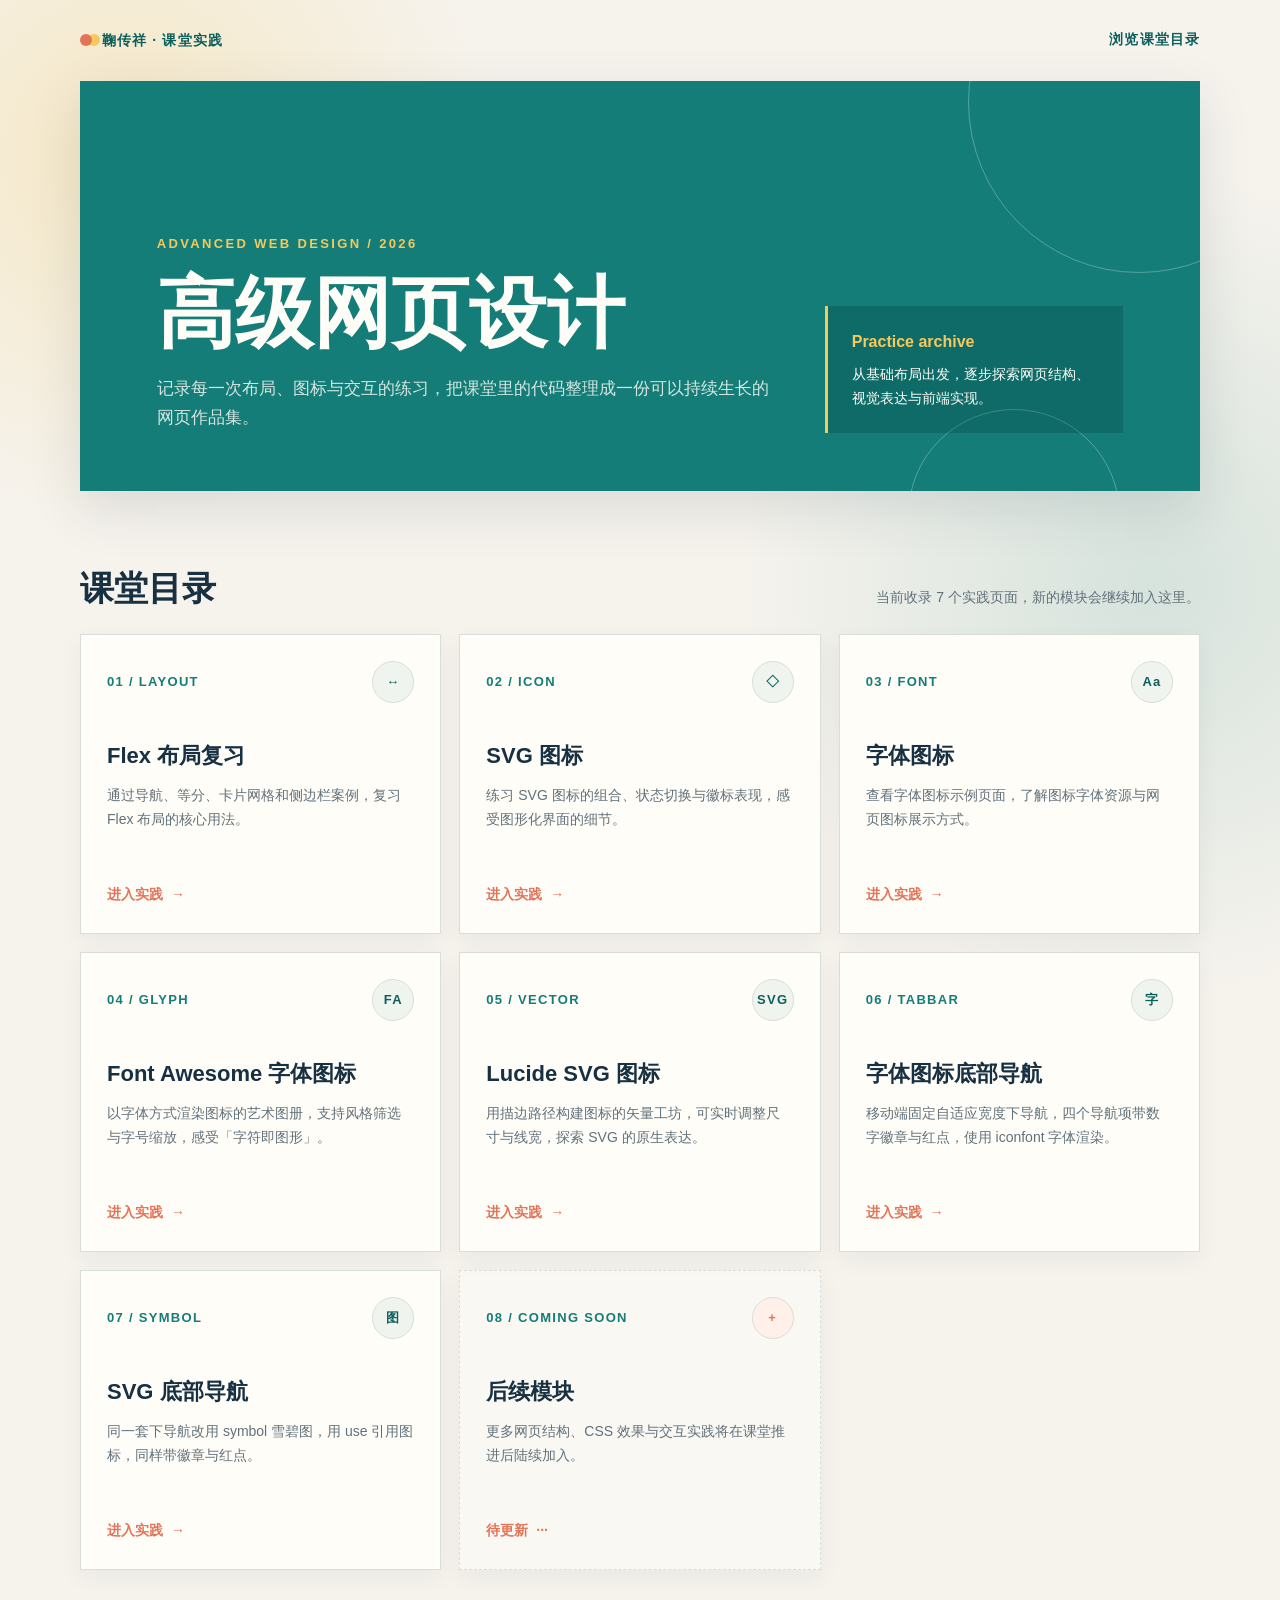
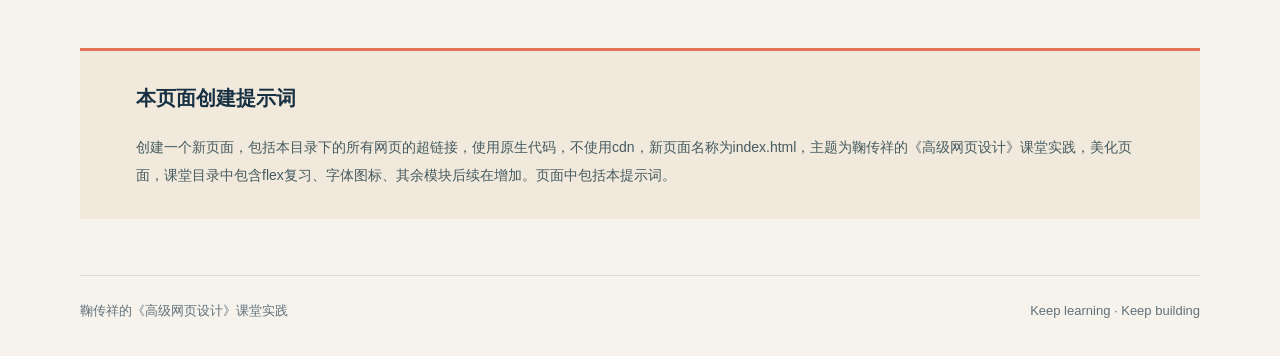
==== the-best-ever/index.html @ 1530ce9b "feat: 建立课堂实践站点，新增 Font Awesome / Lucide / 移动端底部导航页面" ====
<!DOCTYPE html>
<html lang="zh-CN">

<head>
    <meta charset="UTF-8">
    <meta name="viewport" content="width=device-width, initial-scale=1.0">
    <meta name="description" content="鞠传祥的《高级网页设计》课堂实践目录">
    <title>高级网页设计 · 课堂实践</title>
    <style>
        :root {
            --ink: #173042;
            --muted: #61717a;
            --paper: #f6f3ed;
            --panel: #fffdf8;
            --line: #d8ded9;
            --teal: #147d78;
            --teal-dark: #0c5f5c;
            --coral: #e47458;
            --yellow: #f4c95d;
            --shadow: 0 18px 50px rgba(23, 48, 66, 0.12);
        }

        * {
            box-sizing: border-box;
        }

        html {
            scroll-behavior: smooth;
        }

        body {
            margin: 0;
            color: var(--ink);
            background:
                radial-gradient(circle at 10% 8%, rgba(244, 201, 93, 0.28), transparent 23rem),
                radial-gradient(circle at 90% 30%, rgba(20, 125, 120, 0.14), transparent 26rem),
                var(--paper);
            font-family: "Microsoft YaHei", "PingFang SC", sans-serif;
            line-height: 1.7;
        }

        a {
            color: inherit;
        }

        .page-shell {
            width: min(1120px, calc(100% - 40px));
            margin: 0 auto;
        }

        .topbar {
            display: flex;
            align-items: center;
            justify-content: space-between;
            padding: 28px 0;
            color: var(--teal-dark);
            font-size: 14px;
            font-weight: 700;
            letter-spacing: 0.08em;
        }

        .brand-mark {
            display: inline-flex;
            align-items: center;
            gap: 10px;
        }

        .brand-dot {
            width: 12px;
            height: 12px;
            border-radius: 50%;
            background: var(--coral);
            box-shadow: 8px 0 0 var(--yellow);
        }

        .topbar a {
            text-decoration: none;
            border-bottom: 1px solid transparent;
        }

        .topbar a:hover {
            border-color: currentColor;
        }

        .hero {
            position: relative;
            display: grid;
            grid-template-columns: minmax(0, 1.35fr) minmax(260px, 0.65fr);
            gap: 48px;
            align-items: end;
            min-height: 410px;
            padding: 58px clamp(28px, 6vw, 80px);
            overflow: hidden;
            color: #fffdf8;
            background: var(--teal);
            box-shadow: var(--shadow);
        }

        .hero::before,
        .hero::after {
            position: absolute;
            content: "";
            pointer-events: none;
            border: 1px solid rgba(255, 253, 248, 0.28);
            border-radius: 50%;
        }

        .hero::before {
            width: 340px;
            height: 340px;
            right: -110px;
            top: -150px;
        }

        .hero::after {
            width: 210px;
            height: 210px;
            right: 80px;
            bottom: -130px;
        }

        .hero-content,
        .hero-note {
            position: relative;
            z-index: 1;
        }

        .eyebrow {
            margin: 0 0 18px;
            color: var(--yellow);
            font-size: 13px;
            font-weight: 700;
            letter-spacing: 0.18em;
        }

        h1,
        h2,
        p {
            margin-top: 0;
        }

        h1 {
            max-width: 720px;
            margin-bottom: 20px;
            font-family: Georgia, "Times New Roman", serif;
            font-size: clamp(42px, 7vw, 78px);
            line-height: 1.05;
            letter-spacing: 0;
        }

        .hero-intro {
            max-width: 650px;
            margin-bottom: 0;
            color: rgba(255, 253, 248, 0.82);
            font-size: 17px;
        }

        .hero-note {
            padding: 22px 24px;
            border-left: 3px solid var(--yellow);
            background: rgba(7, 63, 62, 0.28);
        }

        .hero-note strong {
            display: block;
            margin-bottom: 8px;
            color: var(--yellow);
        }

        .hero-note p {
            margin-bottom: 0;
            font-size: 14px;
        }

        .section-heading {
            display: flex;
            align-items: end;
            justify-content: space-between;
            gap: 24px;
            margin: 78px 0 24px;
        }

        .section-heading h2 {
            margin-bottom: 0;
            font-family: Georgia, "Times New Roman", serif;
            font-size: 34px;
            line-height: 1.2;
        }

        .section-heading p {
            max-width: 390px;
            margin-bottom: 0;
            color: var(--muted);
            text-align: right;
            font-size: 14px;
        }

        .course-grid {
            display: grid;
            grid-template-columns: repeat(3, minmax(0, 1fr));
            gap: 18px;
        }

        .course-card {
            display: flex;
            flex-direction: column;
            min-height: 300px;
            padding: 26px;
            border: 1px solid var(--line);
            background: var(--panel);
            box-shadow: 0 8px 22px rgba(23, 48, 66, 0.05);
            transition: transform 180ms ease, box-shadow 180ms ease;
        }

        .course-card:hover {
            transform: translateY(-6px);
            box-shadow: var(--shadow);
        }

        .course-number {
            display: flex;
            align-items: center;
            justify-content: space-between;
            margin-bottom: 34px;
            color: var(--teal);
            font-size: 13px;
            font-weight: 700;
            letter-spacing: 0.1em;
        }

        .course-icon {
            display: grid;
            width: 42px;
            height: 42px;
            place-items: center;
            color: var(--teal-dark);
            border: 1px solid var(--line);
            border-radius: 50%;
            background: #eff5ee;
        }

        .course-card h3 {
            margin: 0 0 10px;
            font-size: 22px;
        }

        .course-card p {
            margin-bottom: 24px;
            color: var(--muted);
            font-size: 14px;
        }

        .course-link {
            display: inline-flex;
            align-items: center;
            gap: 8px;
            margin-top: auto;
            color: var(--coral);
            font-size: 14px;
            font-weight: 700;
            text-decoration: none;
        }

        .course-link span {
            transition: transform 180ms ease;
        }

        .course-link:hover span {
            transform: translateX(5px);
        }

        .course-card.future {
            border-style: dashed;
            background: rgba(255, 253, 248, 0.45);
        }

        .future .course-icon {
            color: var(--coral);
            background: #fff1e9;
        }

        .prompt-section {
            margin: 78px 0 56px;
            padding: 30px clamp(24px, 5vw, 56px);
            border-top: 3px solid var(--coral);
            background: #f0e9dc;
        }

        .prompt-section h2 {
            margin-bottom: 18px;
            font-size: 20px;
        }

        blockquote {
            margin: 0;
            color: #465b60;
            font-size: 14px;
            line-height: 2;
        }

        footer {
            display: flex;
            justify-content: space-between;
            gap: 20px;
            padding: 24px 0 34px;
            border-top: 1px solid var(--line);
            color: var(--muted);
            font-size: 13px;
        }

        @media (max-width: 760px) {
            .page-shell {
                width: min(100% - 28px, 620px);
            }

            .topbar {
                padding: 20px 0;
            }

            .topbar > a {
                display: none;
            }

            .hero {
                grid-template-columns: 1fr;
                gap: 28px;
                min-height: auto;
                padding: 42px 26px;
            }

            h1 {
                font-size: clamp(40px, 13vw, 64px);
            }

            .section-heading {
                display: block;
                margin-top: 52px;
            }

            .section-heading p {
                margin-top: 12px;
                text-align: left;
            }

            .course-grid {
                grid-template-columns: 1fr;
            }

            .course-card {
                min-height: 260px;
            }

            .prompt-section {
                margin-top: 52px;
            }

            footer {
                display: block;
            }

            footer span {
                display: block;
                margin-top: 5px;
            }
        }
    </style>
</head>

<body>
    <div class="page-shell">
        <header class="topbar">
            <div class="brand-mark"><span class="brand-dot" aria-hidden="true"></span>鞠传祥 · 课堂实践</div>
            <a href="#course-directory">浏览课堂目录</a>
        </header>

        <main>
            <section class="hero" aria-labelledby="page-title">
                <div class="hero-content">
                    <p class="eyebrow">ADVANCED WEB DESIGN / 2026</p>
                    <h1 id="page-title">高级网页设计</h1>
                    <p class="hero-intro">记录每一次布局、图标与交互的练习，把课堂里的代码整理成一份可以持续生长的网页作品集。</p>
                </div>
                <aside class="hero-note">
                    <strong>Practice archive</strong>
                    <p>从基础布局出发，逐步探索网页结构、视觉表达与前端实现。</p>
                </aside>
            </section>

            <section id="course-directory" aria-labelledby="directory-title">
                <div class="section-heading">
                    <h2 id="directory-title">课堂目录</h2>
                    <p>当前收录 7 个实践页面，新的模块会继续加入这里。</p>
                </div>

                <div class="course-grid">
                    <article class="course-card">
                        <div class="course-number">01 / LAYOUT <span class="course-icon" aria-hidden="true">↔</span></div>
                        <h3>Flex 布局复习</h3>
                        <p>通过导航、等分、卡片网格和侧边栏案例，复习 Flex 布局的核心用法。</p>
                        <a class="course-link" href="./flex布局复习.html">进入实践 <span aria-hidden="true">→</span></a>
                    </article>

                    <article class="course-card">
                        <div class="course-number">02 / ICON <span class="course-icon" aria-hidden="true">◇</span></div>
                        <h3>SVG 图标</h3>
                        <p>练习 SVG 图标的组合、状态切换与徽标表现，感受图形化界面的细节。</p>
                        <a class="course-link" href="./svg.html">进入实践 <span aria-hidden="true">→</span></a>
                    </article>

                    <article class="course-card">
                        <div class="course-number">03 / FONT <span class="course-icon" aria-hidden="true">Aa</span></div>
                        <h3>字体图标</h3>
                        <p>查看字体图标示例页面，了解图标字体资源与网页图标展示方式。</p>
                        <a class="course-link" href="./font/demo_index.html">进入实践 <span aria-hidden="true">→</span></a>
                    </article>

                    <article class="course-card">
                        <div class="course-number">04 / GLYPH <span class="course-icon" aria-hidden="true">FA</span></div>
                        <h3>Font Awesome 字体图标</h3>
                        <p>以字体方式渲染图标的艺术图册，支持风格筛选与字号缩放，感受「字符即图形」。</p>
                        <a class="course-link" href="../iconfont-1.html">进入实践 <span aria-hidden="true">→</span></a>
                    </article>

                    <article class="course-card">
                        <div class="course-number">05 / VECTOR <span class="course-icon" aria-hidden="true">SVG</span></div>
                        <h3>Lucide SVG 图标</h3>
                        <p>用描边路径构建图标的矢量工坊，可实时调整尺寸与线宽，探索 SVG 的原生表达。</p>
                        <a class="course-link" href="../iconfont-2.html">进入实践 <span aria-hidden="true">→</span></a>
                    </article>

                    <article class="course-card">
                        <div class="course-number">06 / TABBAR <span class="course-icon" aria-hidden="true">字</span></div>
                        <h3>字体图标底部导航</h3>
                        <p>移动端固定自适应宽度下导航，四个导航项带数字徽章与红点，使用 iconfont 字体渲染。</p>
                        <a class="course-link" href="../iconfont-3.html">进入实践 <span aria-hidden="true">→</span></a>
                    </article>

                    <article class="course-card">
                        <div class="course-number">07 / SYMBOL <span class="course-icon" aria-hidden="true">图</span></div>
                        <h3>SVG 底部导航</h3>
                        <p>同一套下导航改用 symbol 雪碧图，用 use 引用图标，同样带徽章与红点。</p>
                        <a class="course-link" href="../iconfont-4.html">进入实践 <span aria-hidden="true">→</span></a>
                    </article>

                    <article class="course-card future">
                        <div class="course-number">08 / COMING SOON <span class="course-icon" aria-hidden="true">+</span></div>
                        <h3>后续模块</h3>
                        <p>更多网页结构、CSS 效果与交互实践将在课堂推进后陆续加入。</p>
                        <span class="course-link">待更新 <span aria-hidden="true">···</span></span>
                    </article>
                </div>
            </section>

            <section class="prompt-section" aria-labelledby="prompt-title">
                <h2 id="prompt-title">本页面创建提示词</h2>
                <blockquote>创建一个新页面，包括本目录下的所有网页的超链接，使用原生代码，不使用cdn，新页面名称为index.html，主题为鞠传祥的《高级网页设计》课堂实践，美化页面，课堂目录中包含flex复习、字体图标、其余模块后续在增加。页面中包括本提示词。</blockquote>
            </section>
        </main>

        <footer>
            <span>鞠传祥的《高级网页设计》课堂实践</span>
            <span>Keep learning · Keep building</span>
        </footer>
    </div>
</body>

</html>
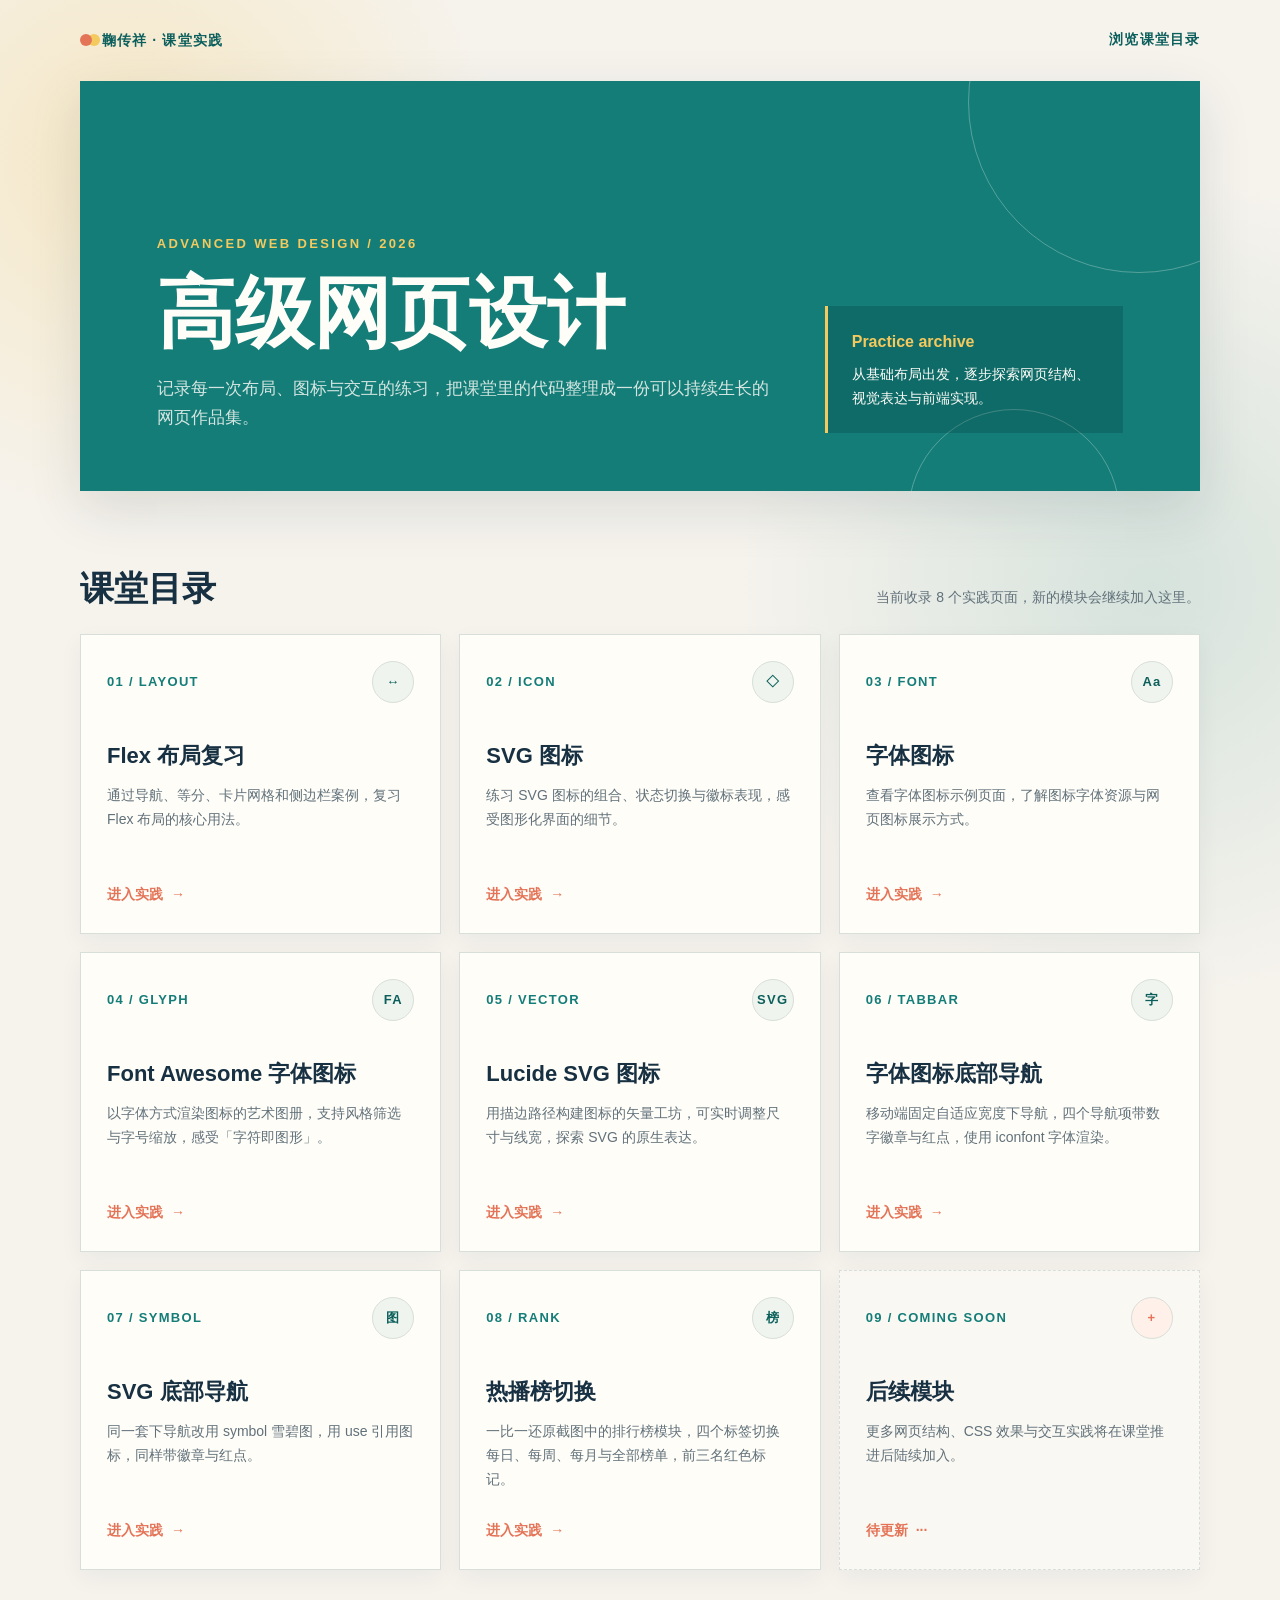
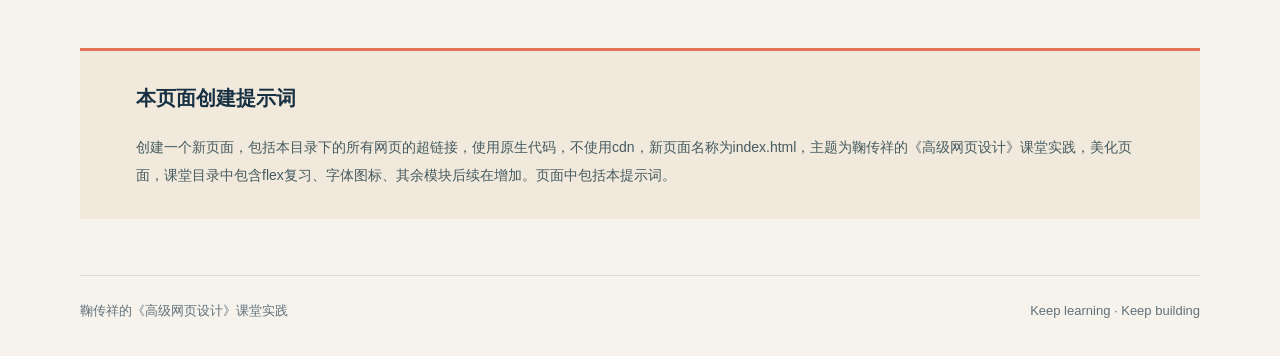
==== commit e7cb8fae: "feat: 新增热播榜页面，首页补齐全部页面入口并增加返回首页链接" ====
--- a/the-best-ever/index.html
+++ b/the-best-ever/index.html
@@ -389,7 +389,7 @@
             <section id="course-directory" aria-labelledby="directory-title">
                 <div class="section-heading">
                     <h2 id="directory-title">课堂目录</h2>
-                    <p>当前收录 7 个实践页面，新的模块会继续加入这里。</p>
+                    <p>当前收录 8 个实践页面，新的模块会继续加入这里。</p>
                 </div>
 
                 <div class="course-grid">
@@ -442,8 +442,15 @@
                         <a class="course-link" href="../iconfont-4.html">进入实践 <span aria-hidden="true">→</span></a>
                     </article>
 
+                    <article class="course-card">
+                        <div class="course-number">08 / RANK <span class="course-icon" aria-hidden="true">榜</span></div>
+                        <h3>热播榜切换</h3>
+                        <p>一比一还原截图中的排行榜模块，四个标签切换每日、每周、每月与全部榜单，前三名红色标记。</p>
+                        <a class="course-link" href="../ranking.html">进入实践 <span aria-hidden="true">→</span></a>
+                    </article>
+
                     <article class="course-card future">
-                        <div class="course-number">08 / COMING SOON <span class="course-icon" aria-hidden="true">+</span></div>
+                        <div class="course-number">09 / COMING SOON <span class="course-icon" aria-hidden="true">+</span></div>
                         <h3>后续模块</h3>
                         <p>更多网页结构、CSS 效果与交互实践将在课堂推进后陆续加入。</p>
                         <span class="course-link">待更新 <span aria-hidden="true">···</span></span>
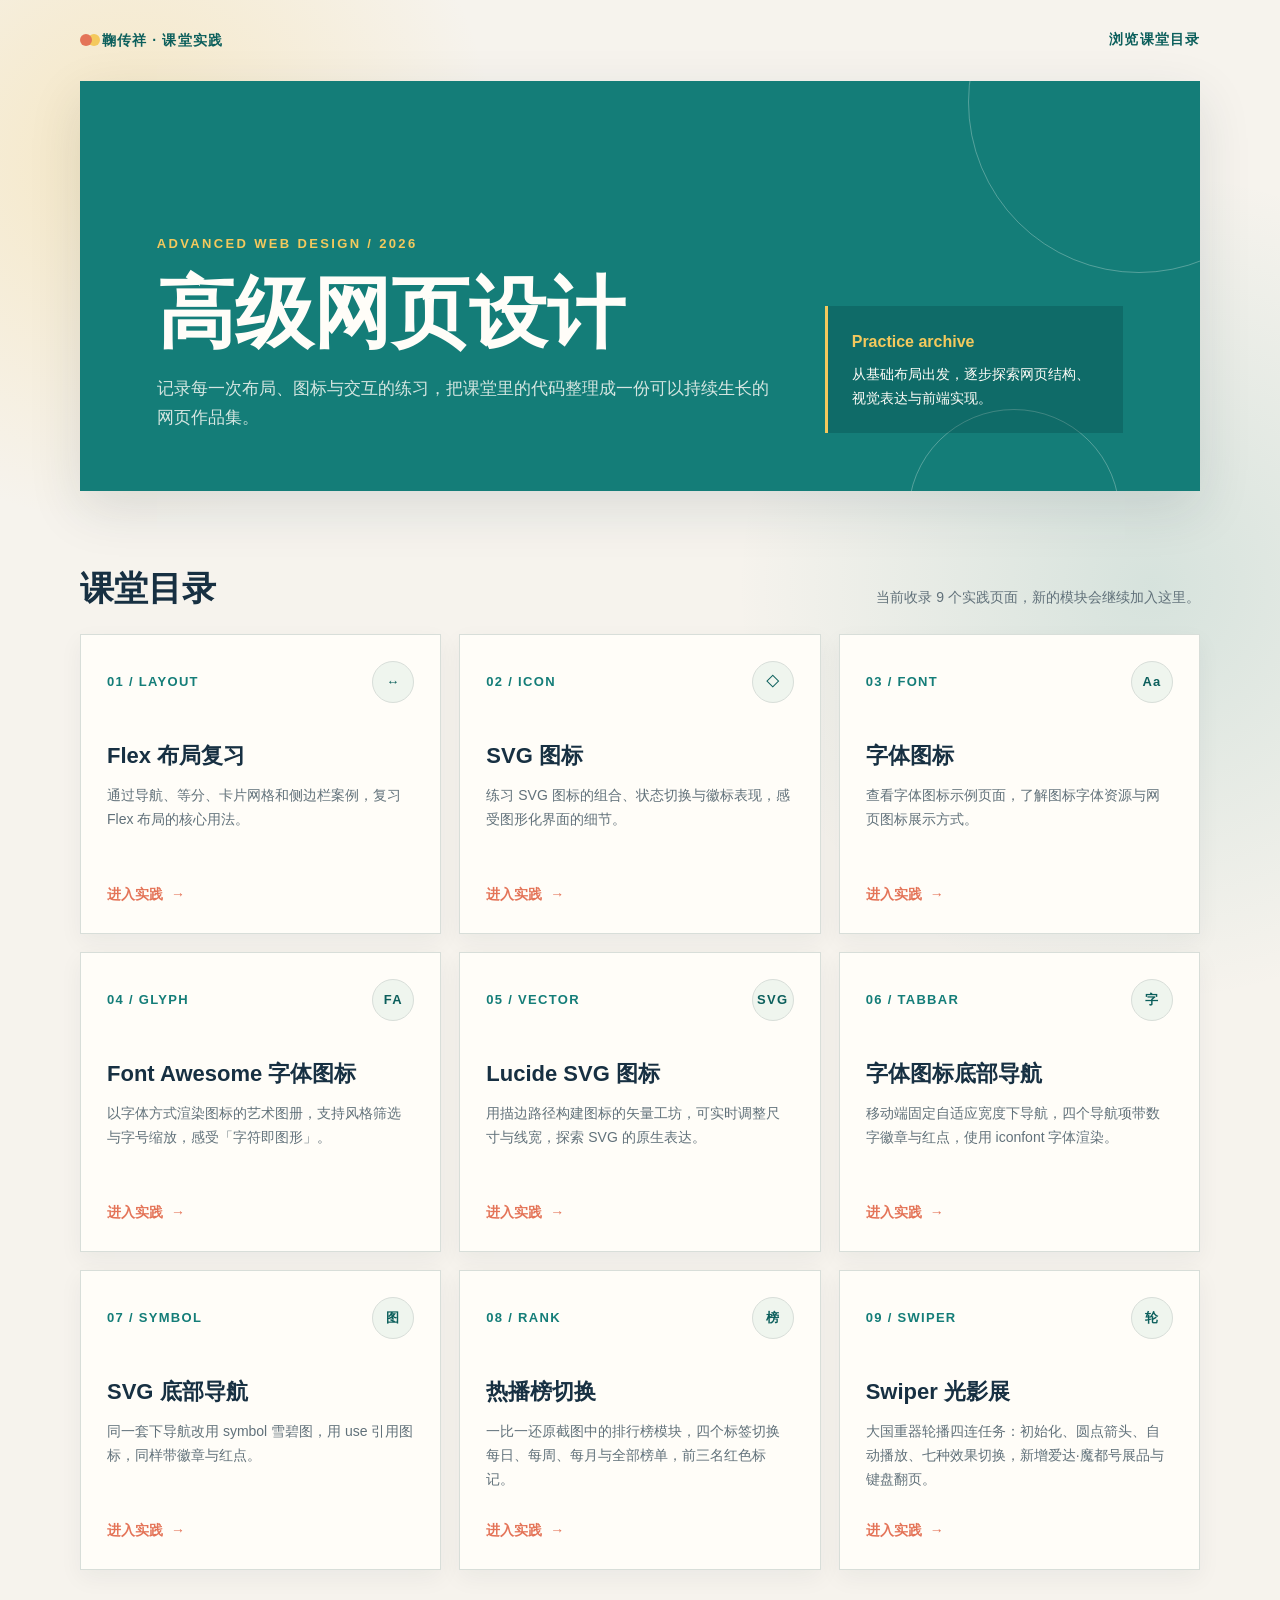
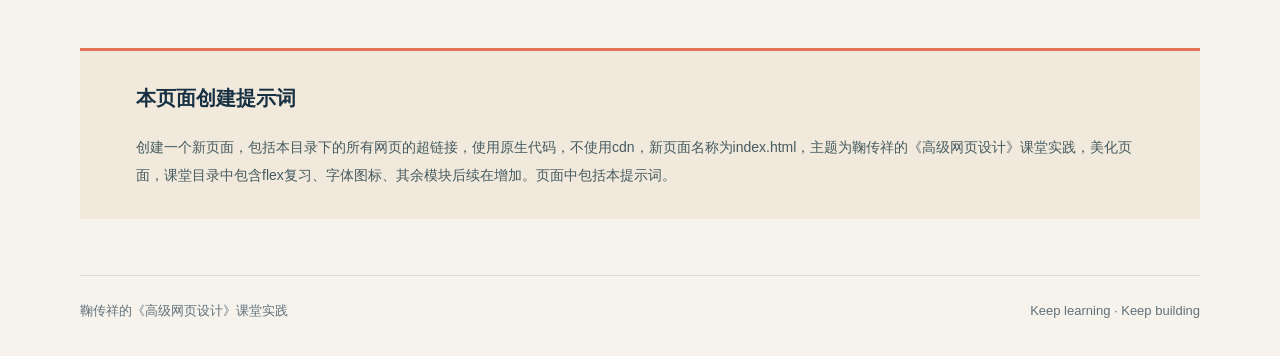
==== commit e72df648: "feat: 完成 Swiper 作业三——提示词迭代记录、creative 电影墙与爱达·魔都号展品 - swiper-task.html：4 个演示台各增第 6 张 slide（爱达·魔都号），新增" ====
--- a/the-best-ever/index.html
+++ b/the-best-ever/index.html
@@ -389,7 +389,7 @@
             <section id="course-directory" aria-labelledby="directory-title">
                 <div class="section-heading">
                     <h2 id="directory-title">课堂目录</h2>
-                    <p>当前收录 8 个实践页面，新的模块会继续加入这里。</p>
+                    <p>当前收录 9 个实践页面，新的模块会继续加入这里。</p>
                 </div>
 
                 <div class="course-grid">
@@ -449,11 +449,11 @@
                         <a class="course-link" href="../ranking.html">进入实践 <span aria-hidden="true">→</span></a>
                     </article>
 
-                    <article class="course-card future">
-                        <div class="course-number">09 / COMING SOON <span class="course-icon" aria-hidden="true">+</span></div>
-                        <h3>后续模块</h3>
-                        <p>更多网页结构、CSS 效果与交互实践将在课堂推进后陆续加入。</p>
-                        <span class="course-link">待更新 <span aria-hidden="true">···</span></span>
+                    <article class="course-card">
+                        <div class="course-number">09 / SWIPER <span class="course-icon" aria-hidden="true">轮</span></div>
+                        <h3>Swiper 光影展</h3>
+                        <p>大国重器轮播四连任务：初始化、圆点箭头、自动播放、七种效果切换，新增爱达·魔都号展品与键盘翻页。</p>
+                        <a class="course-link" href="../swiper-task.html">进入实践 <span aria-hidden="true">→</span></a>
                     </article>
                 </div>
             </section>
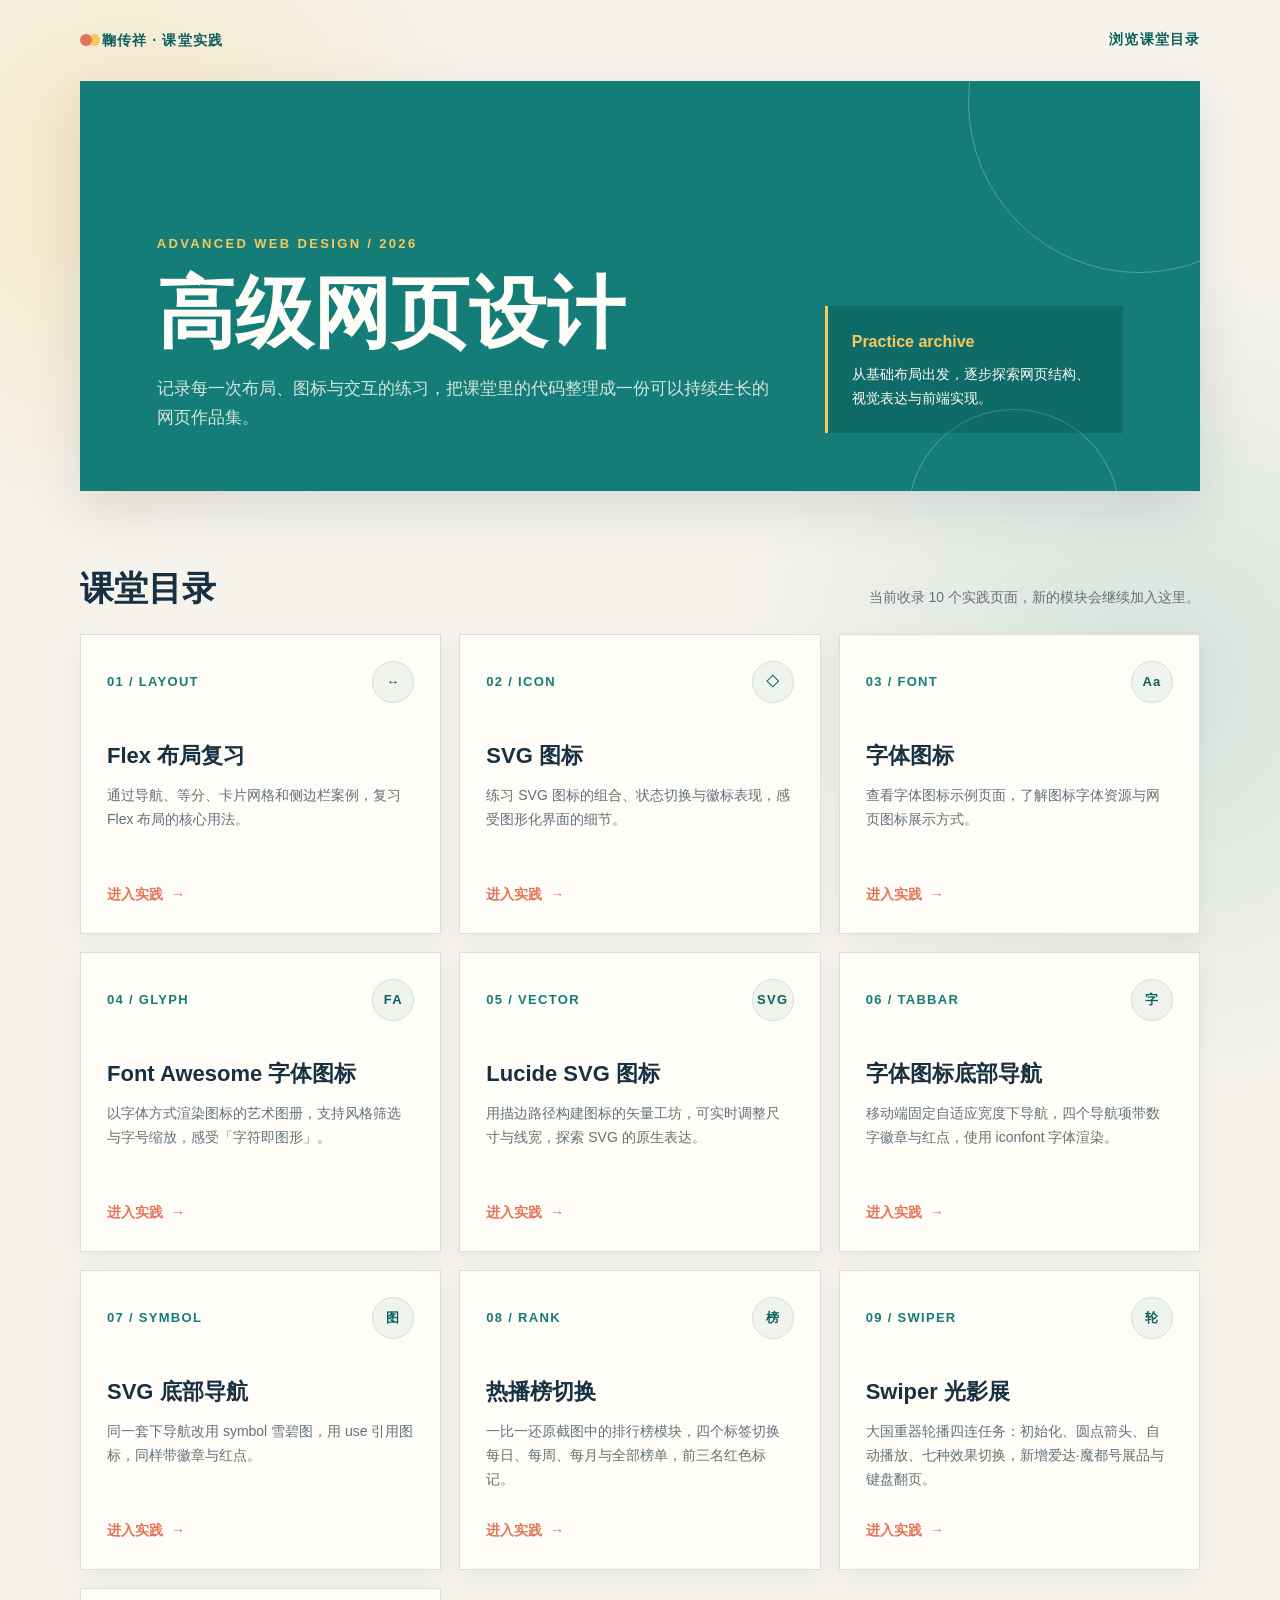
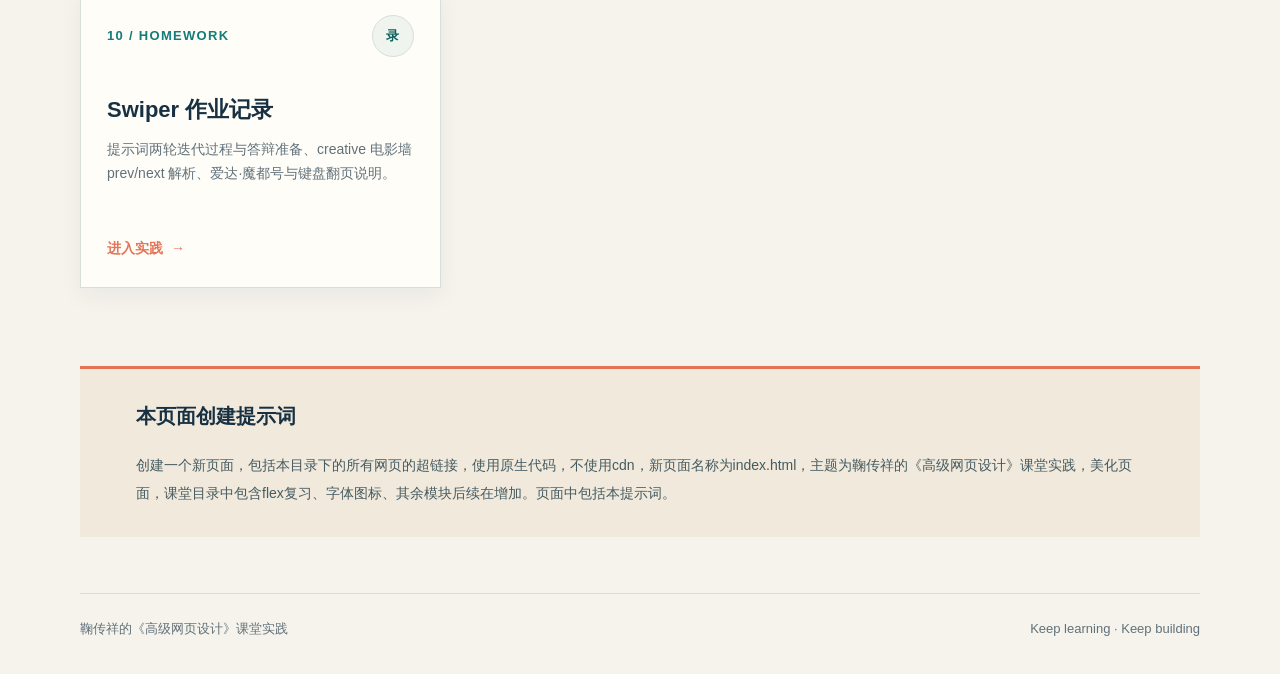
==== commit 3b309351: "feat: 新增 Swiper 作业记录页 swiper-homework.html 并收录进首页（10 个实践页面）" ====
--- a/the-best-ever/index.html
+++ b/the-best-ever/index.html
@@ -389,7 +389,7 @@
             <section id="course-directory" aria-labelledby="directory-title">
                 <div class="section-heading">
                     <h2 id="directory-title">课堂目录</h2>
-                    <p>当前收录 9 个实践页面，新的模块会继续加入这里。</p>
+                    <p>当前收录 10 个实践页面，新的模块会继续加入这里。</p>
                 </div>
 
                 <div class="course-grid">
@@ -454,6 +454,13 @@
                         <h3>Swiper 光影展</h3>
                         <p>大国重器轮播四连任务：初始化、圆点箭头、自动播放、七种效果切换，新增爱达·魔都号展品与键盘翻页。</p>
                         <a class="course-link" href="../swiper-task.html">进入实践 <span aria-hidden="true">→</span></a>
+                    </article>
+
+                    <article class="course-card">
+                        <div class="course-number">10 / HOMEWORK <span class="course-icon" aria-hidden="true">录</span></div>
+                        <h3>Swiper 作业记录</h3>
+                        <p>提示词两轮迭代过程与答辩准备、creative 电影墙 prev/next 解析、爱达·魔都号与键盘翻页说明。</p>
+                        <a class="course-link" href="../swiper-homework.html">进入实践 <span aria-hidden="true">→</span></a>
                     </article>
                 </div>
             </section>
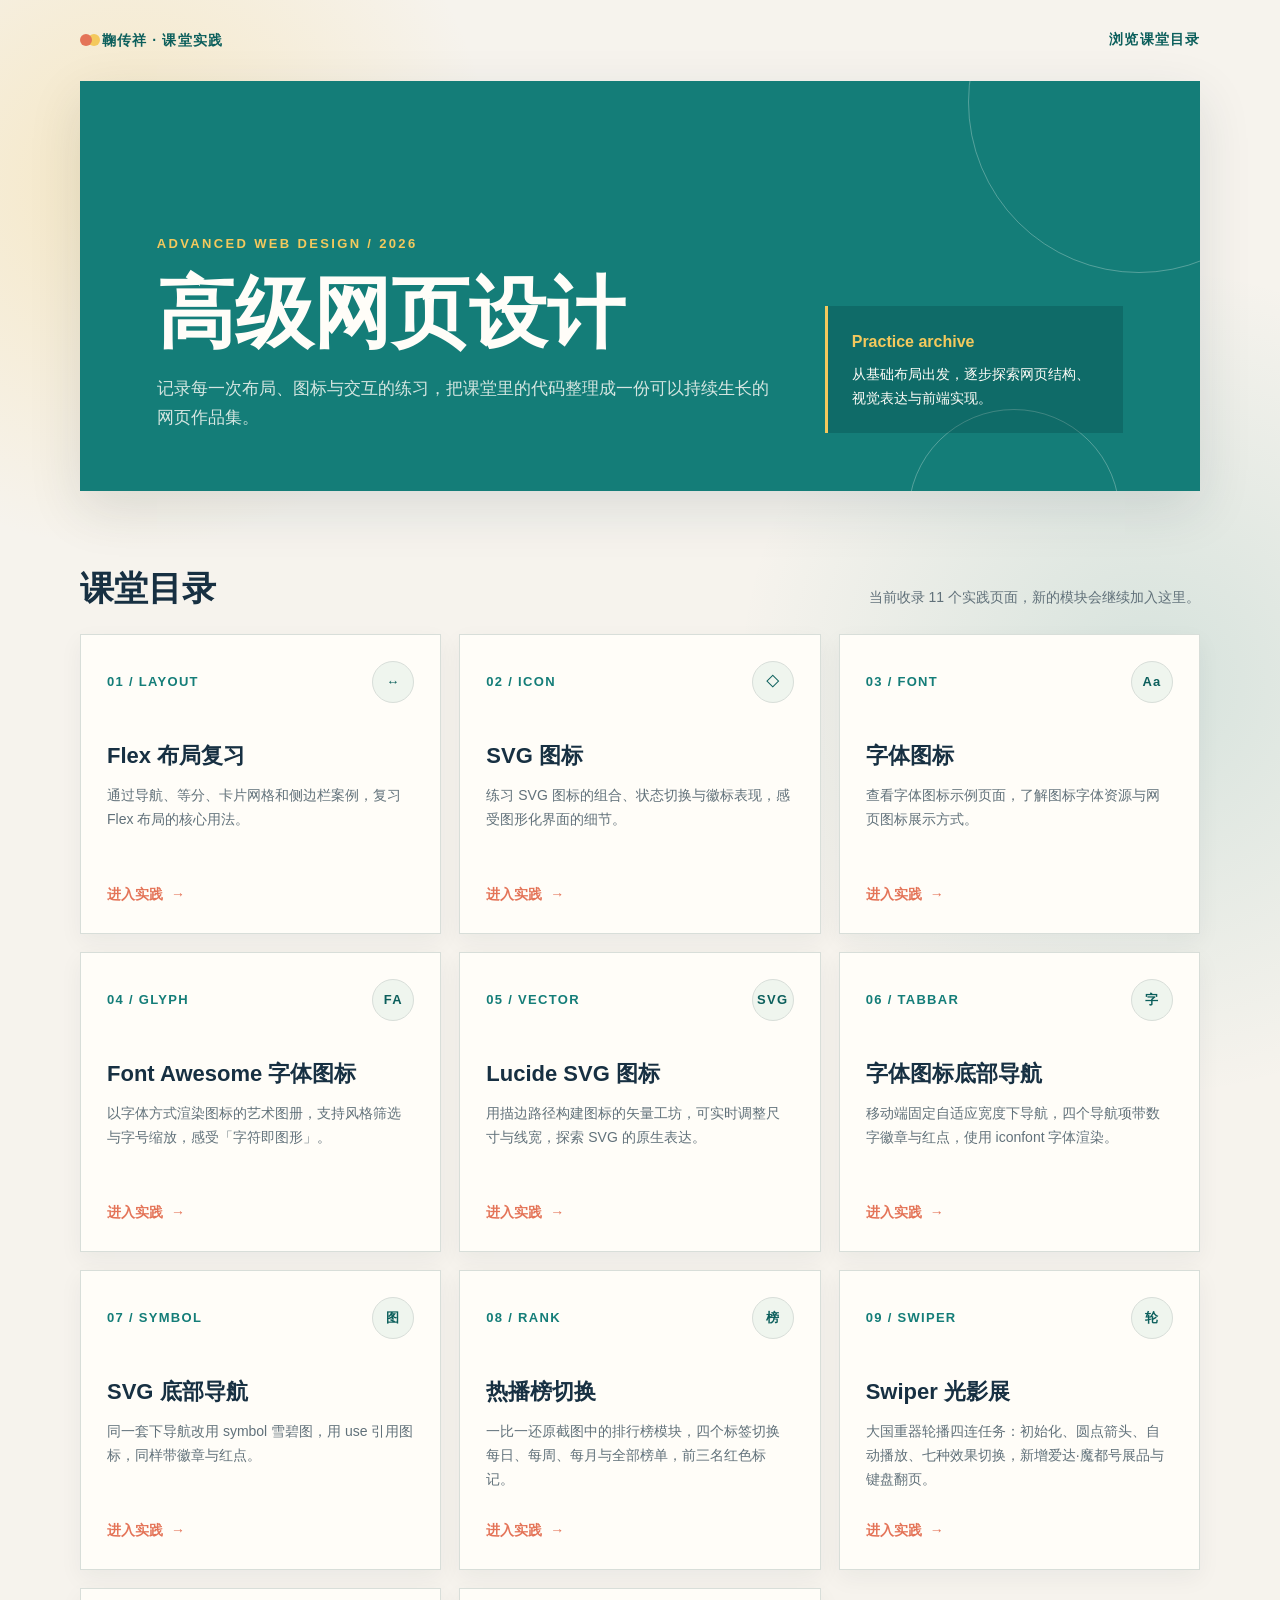
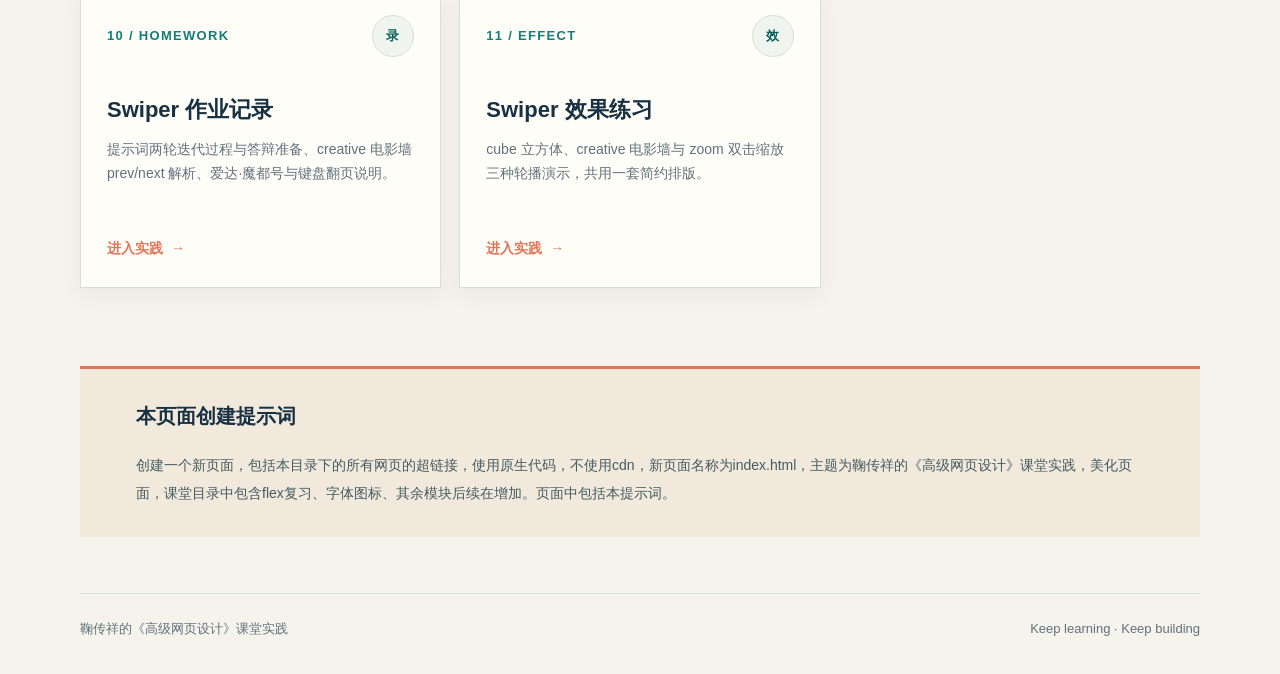
==== commit a67495d5: "feat: 新增 Swiper 效果练习页 swiper-cube.html 并收录进首页（11 个实践页面） - 演示一 cube 立方体：loop + 3.2 秒 autoplay（手动操作后不停" ====
--- a/the-best-ever/index.html
+++ b/the-best-ever/index.html
@@ -389,7 +389,7 @@
             <section id="course-directory" aria-labelledby="directory-title">
                 <div class="section-heading">
                     <h2 id="directory-title">课堂目录</h2>
-                    <p>当前收录 10 个实践页面，新的模块会继续加入这里。</p>
+                    <p>当前收录 11 个实践页面，新的模块会继续加入这里。</p>
                 </div>
 
                 <div class="course-grid">
@@ -461,6 +461,13 @@
                         <h3>Swiper 作业记录</h3>
                         <p>提示词两轮迭代过程与答辩准备、creative 电影墙 prev/next 解析、爱达·魔都号与键盘翻页说明。</p>
                         <a class="course-link" href="../swiper-homework.html">进入实践 <span aria-hidden="true">→</span></a>
+                    </article>
+
+                    <article class="course-card">
+                        <div class="course-number">11 / EFFECT <span class="course-icon" aria-hidden="true">效</span></div>
+                        <h3>Swiper 效果练习</h3>
+                        <p>cube 立方体、creative 电影墙与 zoom 双击缩放三种轮播演示，共用一套简约排版。</p>
+                        <a class="course-link" href="../swiper-cube.html">进入实践 <span aria-hidden="true">→</span></a>
                     </article>
                 </div>
             </section>
